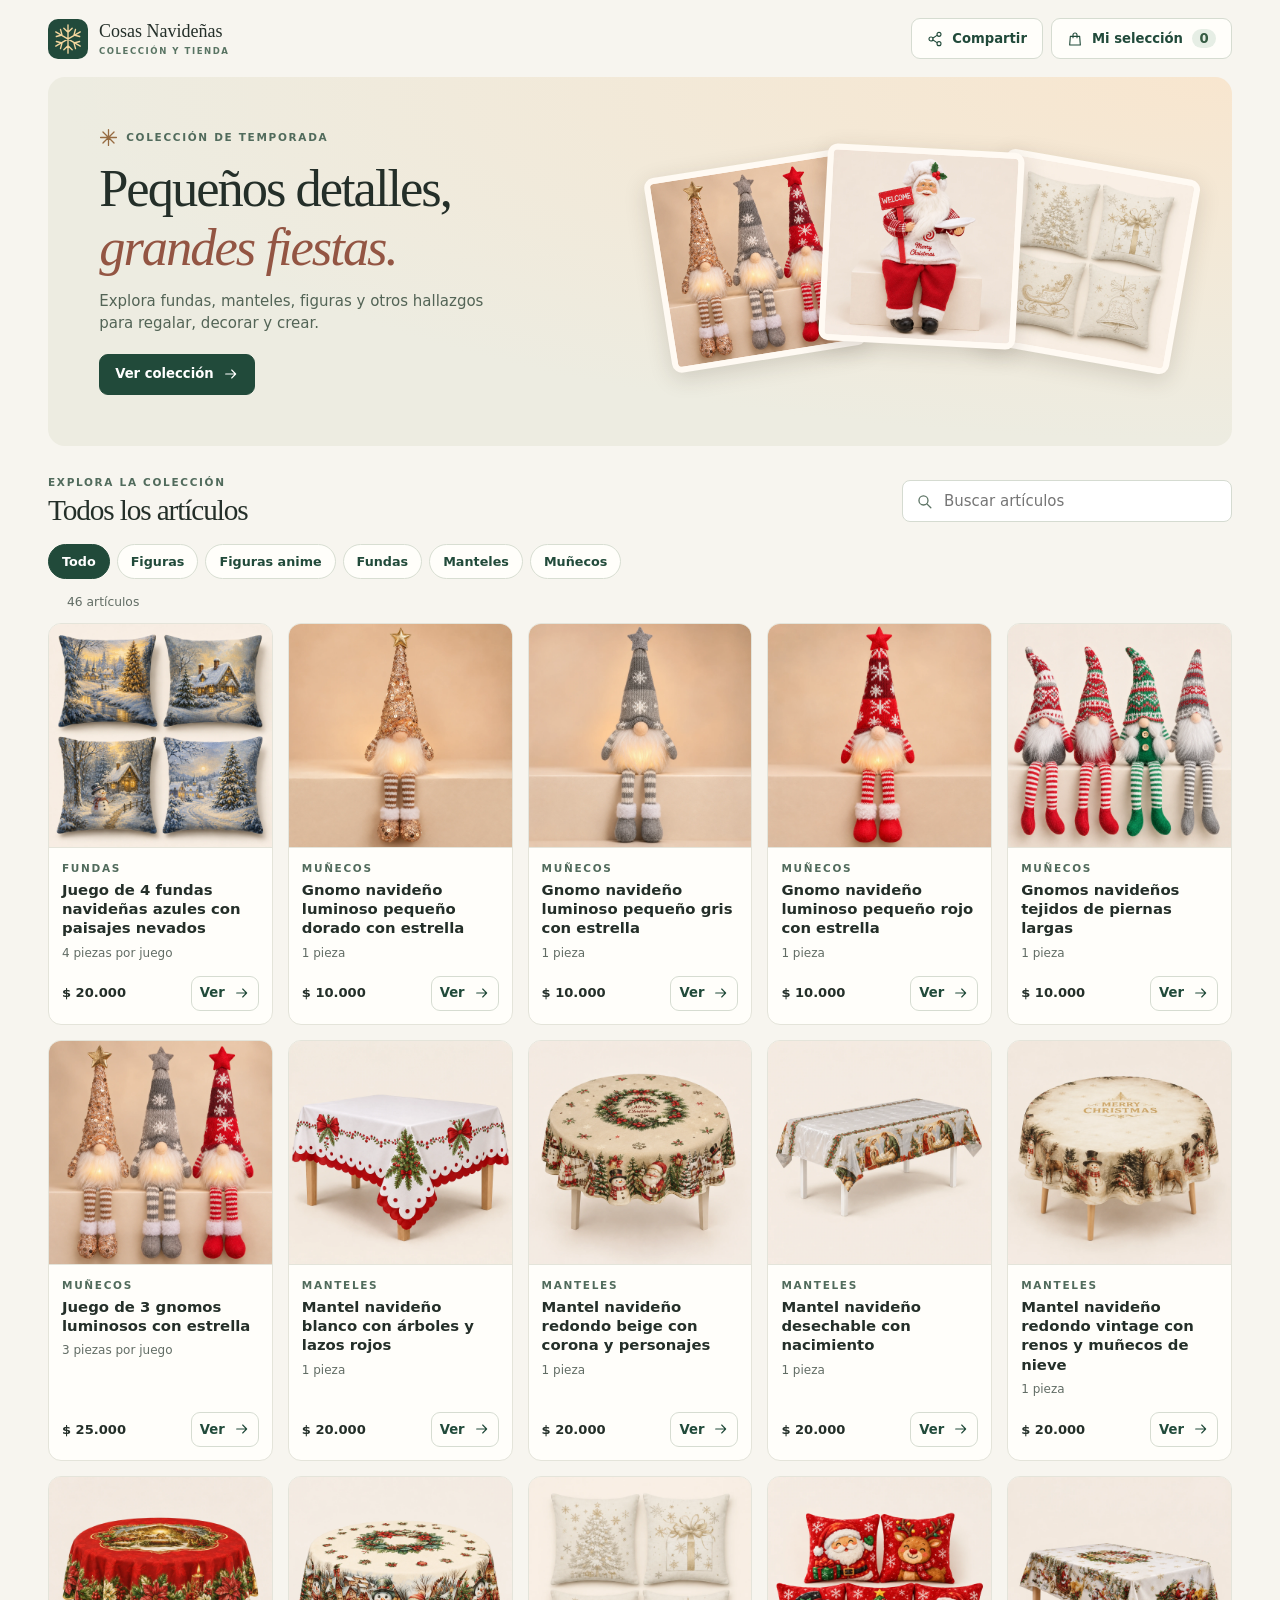
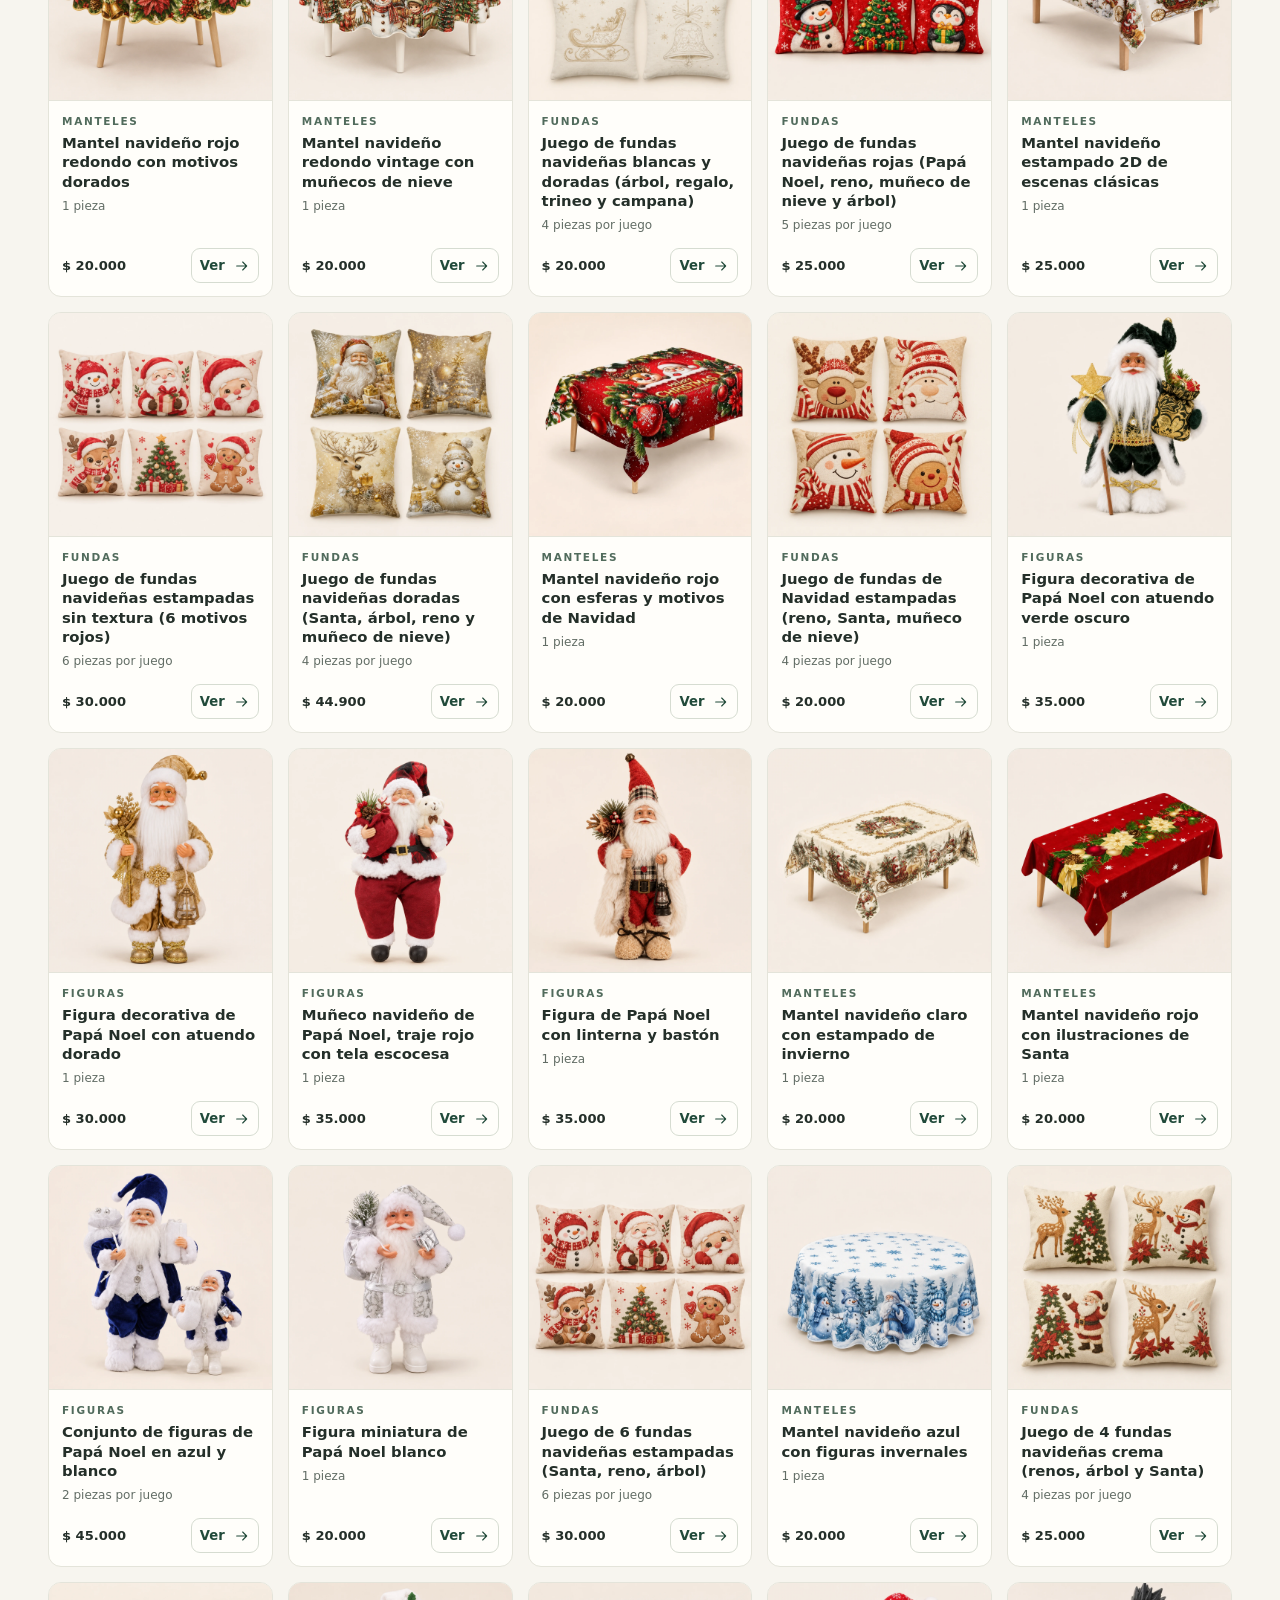
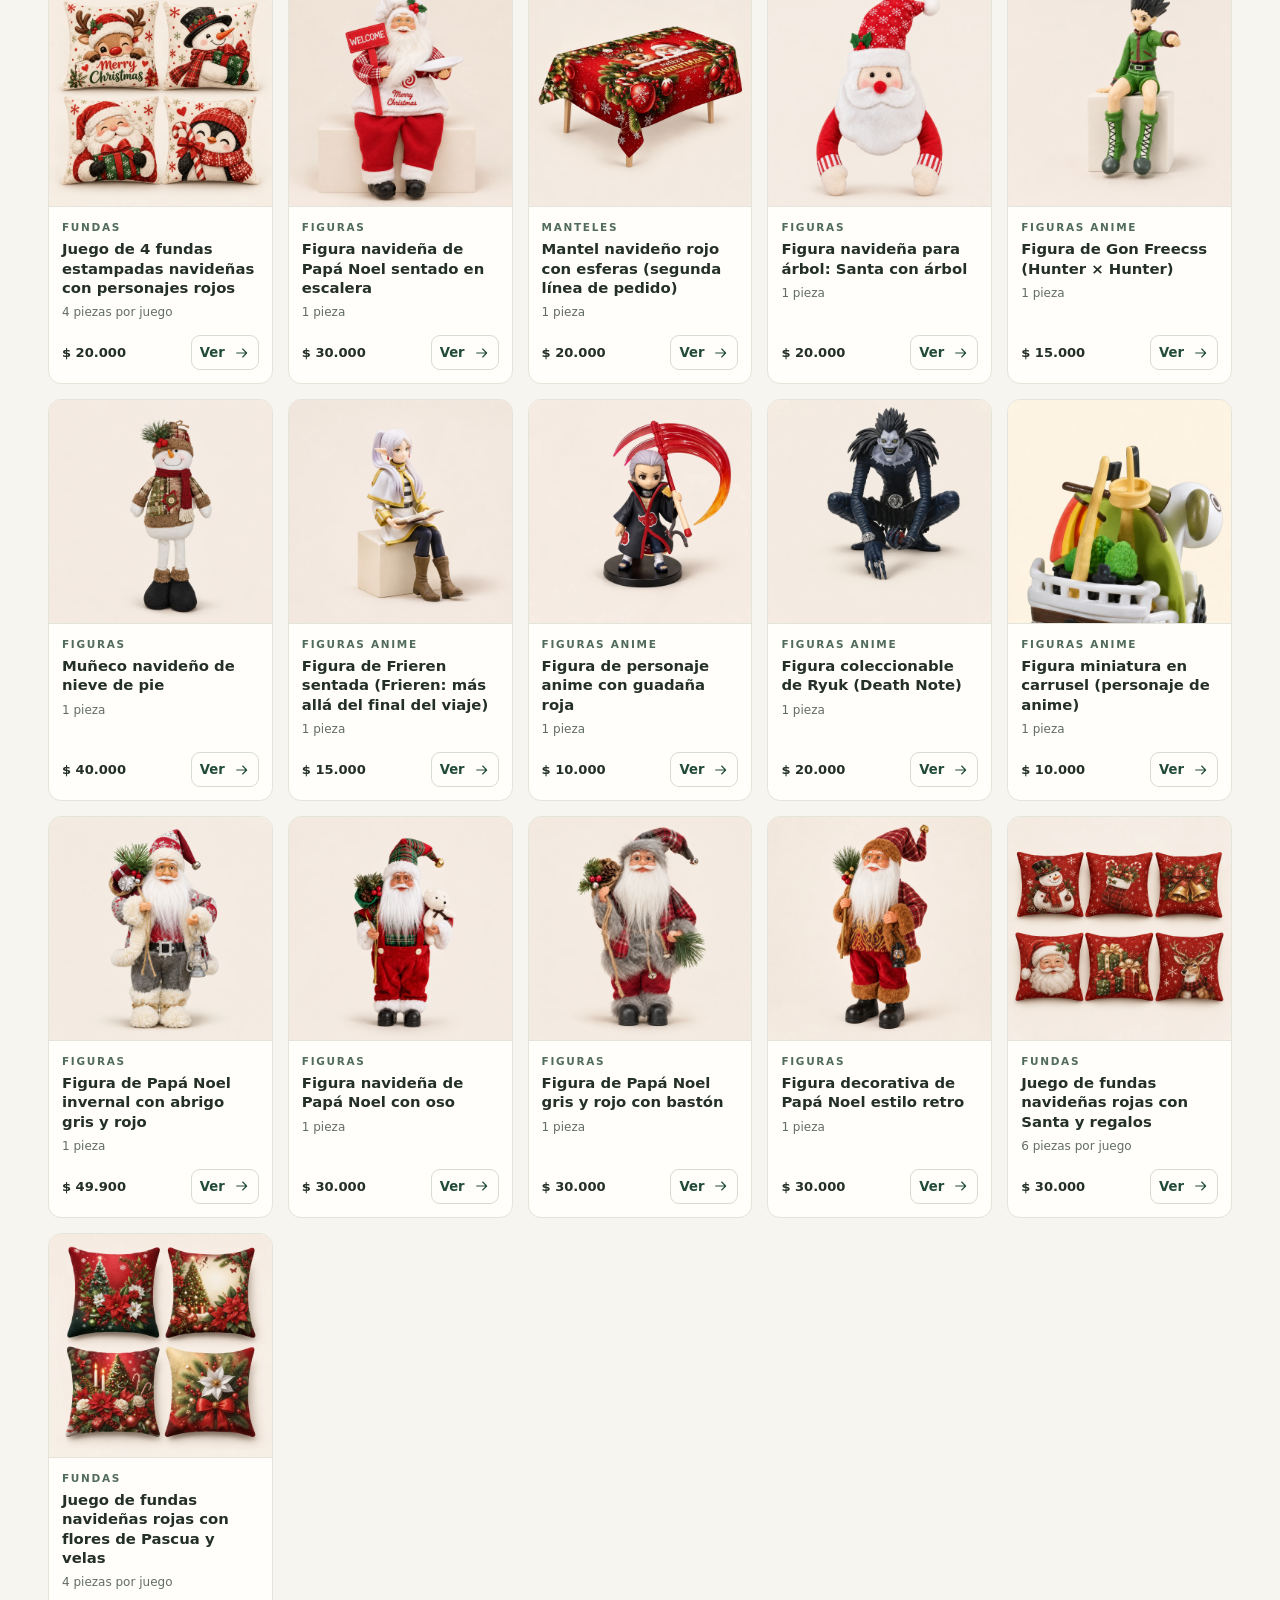
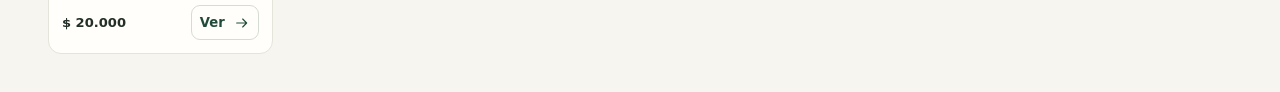
==== docs/index.html @ 5dec99e8 "Publicar catalogo compartible con GitHub Pages" ====
<!doctype html>
<html lang="es-CO">
<head>
  <meta charset="utf-8">
  <meta name="viewport" content="width=device-width, initial-scale=1">
  <meta name="description" content="Descubre nuestra colección navideña: muñecos, manteles, fundas y detalles para regalar. Precios en pesos colombianos.">
  <title>Cosas Navideñas</title>
  <link rel="icon" href="./marca.svg?v=0f8d4c109134" type="image/svg+xml">
  <link rel="stylesheet" href="./styles.css?v=88875d6a0263">
  <script>window.COSAS_NAVIDENAS = { publicCatalog: true };</script>
  <script src="./app.js?v=f81bf9aa9e2b" defer></script>
  <link rel="canonical" href="https://zhulgon.github.io/Ventas_Navidad/">
  <meta property="og:title" content="Cosas Navideñas · Catálogo">
  <meta property="og:description" content="Fotos, precios y detalles para decorar y regalar esta Navidad.">
  <meta property="og:type" content="website">
  <meta property="og:url" content="https://zhulgon.github.io/Ventas_Navidad/">
  <meta property="og:image" content="https://zhulgon.github.io/Ventas_Navidad/fotos/0a2d4cdf2a0428796007b6db98150fdab42162e68aa56020ed25ece57fb2fccf.webp">
</head>
<body>
  <a class="skip" href="#contenido">Ir al contenido</a>
  <div id="app"><p class="loading">Cargando Cosas Navideñas…</p></div>
  <dialog id="dialog" aria-labelledby="dialog-title"></dialog>
  <div id="notice" class="notice" role="status" aria-live="polite" hidden></div>
</body>
</html>
---- docs/styles.css ----
:root {
  color-scheme: light;
  --paper: #f7f5ef;
  --white: #fffefa;
  --ink: #242f29;
  --muted: #626d65;
  --pine: #214a3a;
  --deep: #17372c;
  --light-pine: #e9f0e9;
  --line: #e4e4da;
  --gold: #f1d09b;
  --serif: Georgia, 'Times New Roman', serif;
  --sans: 'Segoe UI', system-ui, sans-serif;
  font: 15px/1.5 var(--sans);
  color: var(--ink);
  background: var(--paper);
}
*, *::before, *::after { box-sizing: border-box; }
body { margin: 0; }
h1, h2, h3, p, dl, dd { margin: 0; }
h1, h2 { font-family: var(--serif); font-weight: 500; letter-spacing: -.038em; line-height: 1.13; }
h1 { font-size: clamp(2.4rem, 4.1vw, 3.45rem); }
h2 { font-size: 1.95rem; }
button, input, textarea, select { font: inherit; }
button { color: inherit; cursor: pointer; }
button:disabled { cursor: default; opacity: .48; }
a { color: inherit; text-decoration: none; }
img { display: block; max-width: 100%; }
[hidden] { display: none !important; }
:focus-visible { outline: 2px solid #a26333; outline-offset: 3px; }
.skip { position: fixed; top: 12px; left: 12px; z-index: 10; padding: 12px; background: white; transform: translateY(-150%); }
.skip:focus { transform: none; }
.visually-hidden { position: absolute; width: 1px; height: 1px; clip-path: inset(50%); overflow: hidden; white-space: nowrap; }
.muted, .loading { color: var(--muted); }
.loading { margin: 2rem; }
.eyebrow { font-size: .7rem; font-weight: 750; color: #516b5c; letter-spacing: .16em; line-height: 1.45; text-transform: uppercase; }
.button { display: inline-flex; align-items: center; justify-content: center; gap: 9px; border: 1px solid transparent; border-radius: 9px; min-height: 41px; padding: 8px 15px; font-size: .88rem; font-weight: 650; background: none; white-space: nowrap; }
.button svg { width: 16px; height: 16px; flex: none; }
.button.primary { background: var(--pine); color: white; border-color: var(--pine); }
.button.primary:hover:not(:disabled) { background: var(--deep); }
.button.outline { background: var(--white); border-color: #d6dcd1; color: var(--pine); }
.button.outline:hover:not(:disabled) { background: var(--light-pine); }
.button.light { background: #f9f2e3; color: var(--deep); }
.button.light:hover { background: #fffdf5; }
.button.translucent { color: #f9f4e6; border-color: #ffffff55; background: #ffffff0e; }
.button.translucent:hover { background: #ffffff24; }
.inline-link { display: inline-flex; align-items: center; gap: 6px; color: var(--pine); font-size: .85rem; font-weight: 680; }
.inline-link:hover, .text-button:hover:not(:disabled) { text-decoration: underline; text-underline-offset: 4px; }
.inline-link svg { width: 15px; }
.text-button { border: 0; padding: 7px 0; background: none; color: var(--pine); font-weight: 700; white-space: nowrap; }
.icon-button { display: inline-grid; place-items: center; width: 36px; height: 36px; border: 1px solid var(--line); border-radius: 8px; background: var(--white); flex: none; }
.icon-button:hover { background: var(--light-pine); }

.shell { display: grid; grid-template-columns: 237px minmax(0, 1fr); min-height: 100vh; }
.sidebar { position: sticky; top: 0; display: flex; flex-direction: column; height: 100vh; padding: 30px 19px 20px; background: #18382d; color: #fffdf3; }
.brand { display: inline-flex; align-items: center; gap: 11px; font-family: var(--serif); font-size: 1.2rem; line-height: 1.2; white-space: nowrap; }
.brand img { flex: none; }
.brand small { display: block; margin-top: 4px; font: 700 .57rem var(--sans); letter-spacing: .18em; color: #597463; }
.sidebar .brand small { color: #d2bd94; }
.sidebar-content { margin-top: 46px; }
.nav-label { margin: 0 9px 11px; color: #bdd1c2; font-size: .65rem; font-weight: 700; letter-spacing: .16em; }
.nav-label.second { margin-top: 31px; }
.sidebar nav { display: grid; gap: 4px; }
.sidebar nav a, .sidebar nav button { display: flex; align-items: center; gap: 11px; min-height: 44px; padding: 9px 10px; border: 1px solid transparent; border-radius: 9px; color: #edf1e7; background: none; text-align: left; font-size: .91rem; }
.sidebar nav svg { color: #bcd0bf; flex: none; }
.sidebar nav [aria-current] { background: #335547; border-color: #4a6658; font-weight: 680; color: #fffdf4; }
.sidebar nav [aria-current] svg { color: var(--gold); }
.sidebar nav :is(a, button):hover { background: #315143; }
.sidebar-footer { display: flex; align-items: center; gap: 11px; margin-top: auto; padding: 17px 9px 0; border-top: 1px solid #3a5749; font-weight: 600; font-size: .83rem; }
.sidebar-footer small { display: block; color: #b5c9bc; font-weight: 400; }
.online { width: 9px; height: 9px; border-radius: 50%; background: #95c9a2; box-shadow: 0 0 0 4px #95c9a226; }
.topbar { min-height: 69px; display: flex; justify-content: space-between; align-items: center; gap: 12px; padding: 12px clamp(22px, 3.1vw, 48px); background: #fcfbf7; border-bottom: 1px solid var(--line); color: var(--muted); font-size: .88rem; }
.topbar strong { color: var(--ink); }
.breadcrumb { margin: 0 10px; color: #829186; }
.main { width: 100%; max-width: 1500px; margin: auto; padding: 28px clamp(22px, 3.1vw, 48px) 45px; }
.hero { position: relative; isolation: isolate; min-height: 249px; overflow: hidden; border-radius: 17px; padding: clamp(24px, 3vw, 39px); background: linear-gradient(112deg, #17392f 14%, #28523f 90%); color: #fffaf0; }
.hero-art { position: absolute; z-index: -1; right: 0; top: 0; height: 100%; width: 54%; color: #edce92; opacity: .8; }
.hero-copy { position: relative; max-width: 510px; }
.hero-copy .eyebrow { display: flex; align-items: center; gap: 9px; color: var(--gold); }
.hero-copy .eyebrow span { width: 19px; height: 1px; background: var(--gold); }
.hero h1 { margin: 12px 0 9px; font-size: clamp(2.8rem, 4.3vw, 4.55rem); }
.hero-copy > p:not(.eyebrow) { color: #edf0e7; max-width: 345px; }
.hero-actions { display: flex; flex-wrap: wrap; gap: 10px; margin-top: 24px; }
.metrics { display: grid; grid-template-columns: repeat(4, minmax(0, 1fr)); gap: 14px; margin-block: 21px; }
.metric, .panel { background: var(--white); border: 1px solid var(--line); border-radius: 13px; box-shadow: 0 2px 3px #182b1d05; }
.metric { padding: 16px 17px 15px; }
.metric-icon { display: grid; place-items: center; width: 34px; height: 34px; border-radius: 8px; margin-bottom: 9px; }
.sage { background: #e8efe6; color: #365c43; }
.gold { background: #f6eedc; color: #775322; }
.pink { background: #f5e9e6; color: #804b40; }
.metric > p { color: var(--muted); font-weight: 650; font-size: .83rem; }
.metric > strong { display: block; font: 500 clamp(1.47rem, 2.48vw, 2.15rem)/1.2 var(--serif); letter-spacing: -.035em; margin-block: 4px; }
.metric > small { display: block; color: var(--muted); font-size: .75rem; }
.dashboard-grid { display: grid; grid-template-columns: 1fr 1.07fr; gap: 16px; }
.panel-head { display: flex; align-items: center; justify-content: space-between; gap: 10px; padding: 19px 21px 15px; }
.panel-head h2 { margin-top: 4px; }
.category-list { margin: 0; padding: 2px 21px 17px; list-style: none; }
.category-list button { display: grid; width: 100%; align-items: center; grid-template-columns: 103px 1fr 22px; gap: 10px; padding: 6px 0; border: 0; background: none; text-align: left; font-size: .86rem; }
.category-list button:hover span { text-decoration: underline; text-underline-offset: 4px; }
progress { width: 100%; height: 7px; border: 0; border-radius: 9px; background: #edf0e8; accent-color: #72917b; }
progress::-webkit-progress-bar { background: #edf0e8; border-radius: 9px; }
progress::-webkit-progress-value { background: #72917b; border-radius: 9px; }
progress::-moz-progress-bar { background: #72917b; border-radius: 9px; }
.category-list strong { justify-self: end; font-variant-numeric: tabular-nums; }
.review-list { margin: 0 21px; }
.review-list button { display: grid; grid-template-columns: 37px minmax(0, 1fr) 18px; align-items: center; gap: 10px; width: 100%; padding: 7px 0; border: 0; border-bottom: 1px solid #ecece4; background: none; text-align: left; }
.review-list button:hover strong { text-decoration: underline; }
.review-list strong { display: block; overflow: hidden; text-overflow: ellipsis; white-space: nowrap; font-size: .87rem; }
.review-list small { display: block; color: var(--muted); font-size: .72rem; }
.review-list svg { color: #668171; }
.review-link { margin: 13px 21px 15px; }
.thumb { width: 43px; height: 43px; object-fit: contain; border-radius: 7px; background: #f3f0e8; flex: none; }
.review-list .thumb { width: 37px; height: 37px; }
.photo-empty { display: grid; place-items: center; background: #edece2; color: #64756b; }
.badge { display: inline-flex; align-items: center; white-space: nowrap; border-radius: 99px; padding: 4px 9px; font-size: .73rem; font-weight: 700; }
.badge.amber { background: #f8eed7; color: #77541c; }
.badge.green { background: #e8f0e6; color: #3d6246; }
.badge.neutral { background: #eeeee8; color: #54625a; }

.page-heading { display: flex; align-items: end; justify-content: space-between; gap: 16px; margin: 5px 0 25px; }
.page-heading h1 { margin-block: 7px; }
.page-heading .muted { max-width: 66ch; }
.toolbar { display: flex; flex-wrap: wrap; gap: 10px; padding: 16px 18px 12px; }
.search { display: flex; align-items: center; gap: 10px; min-height: 42px; flex: 1 1 260px; padding: 0 12px; border: 1px solid #d5dbd1; border-radius: 8px; background: white; color: #5b7263; }
.search svg { flex: none; }
.search:focus-within { outline: 2px solid #a26333; outline-offset: 2px; }
.search input { width: 100%; min-width: 0; padding: 9px 0; border: 0; background: none; color: var(--ink); outline: none; }
.toolbar select, .field :is(input, select, textarea), .selection-list input { min-height: 42px; padding: 8px 10px; border: 1px solid #d5dbd1; border-radius: 8px; color: var(--ink); background: #fff; }
.results { color: var(--muted); padding: 3px 19px 11px; font-size: .82rem; }
.table-wrap { overflow: auto; }
table { border-collapse: collapse; width: 100%; font-size: .86rem; }
th, td { text-align: left; padding: 11px 13px; vertical-align: middle; }
th:first-child, td:first-child { padding-left: 19px; }
th { background: #f2f3ed; color: #526158; font-size: .75rem; white-space: nowrap; }
td { border-bottom: 1px solid #ebebe4; }
tbody tr:last-child td { border-bottom: 0; }
tbody tr:hover { background: #f9faf6; }
td small, .item-name small { display: block; color: var(--muted); font-size: .74rem; }
.inventory-panel td:nth-child(n+3) { white-space: nowrap; }
.item-name { display: flex; align-items: center; gap: 9px; min-width: 230px; padding: 0; text-align: left; border: 0; background: none; }
.item-name:hover strong { text-decoration: underline; }
.empty { padding: 23px 20px; color: var(--muted); }
.sales-metrics { grid-template-columns: repeat(3, minmax(0, 1fr)); }
.import-grid { display: grid; grid-template-columns: 1.4fr 1fr; gap: 16px; }
.import-panel, .import-guide { padding: 22px; }
.import-panel > p, .import-guide h2 { margin-top: 8px; }
.dropzone { display: grid; justify-items: center; gap: 10px; margin-top: 19px; padding: 24px 12px; border: 1px dashed #9ab2a0; border-radius: 10px; background: #f1f5ee; text-align: center; }
.dropzone svg { width: 26px; height: 26px; color: #52775d; }
.dropzone input { width: 100%; max-width: 260px; font-size: .83rem; }
.dropzone small { color: var(--muted); overflow-wrap: anywhere; }
.import-guide ol { padding-left: 21px; }
.import-guide li { margin-bottom: 8px; }
.import-preview { margin-top: 17px; }
.preview-badges { display: flex; flex-wrap: wrap; gap: 8px; margin: 0 21px 14px; }
.import-list { list-style: none; padding: 0; margin: 0; }
.import-list li { display: grid; grid-template-columns: 85px 1fr auto; align-items: center; gap: 10px; border-top: 1px solid var(--line); padding: 11px 21px; }
#import-error { margin-inline: 21px; }

.store { max-width: 1350px; margin: auto; padding: 0 clamp(16px, 4vw, 48px) 38px; }
.store-header, .preview-bar, .collection-heading { display: flex; align-items: center; justify-content: space-between; gap: 12px; }
.store-header { padding: 18px 0; }
.store-actions { display: flex; align-items: center; gap: 8px; }
@media (max-width: 600px) {
  .store-header { flex-wrap: wrap; }
  .store-actions { margin-left: auto; }
}
.preview-bar { justify-content: start; padding: 10px 13px; background: #ebf0e8; border: 1px solid #d8e2d8; border-radius: 10px; color: #405b4a; margin-bottom: 14px; font-size: .86rem; }
.preview-bar > svg { flex: none; }
.preview-bar > button { margin-left: auto; }
[data-bag-count] { min-width: 24px; border-radius: 99px; padding: 0 5px; background: #e6eee5; color: #365c43; text-align: center; }
.catalog-hero { position: relative; overflow: hidden; display: grid; grid-template-columns: minmax(300px, 1fr) .95fr; align-items: center; gap: 18px; border-radius: 17px; padding: clamp(22px, 4vw, 54px); background: radial-gradient(ellipse at 100% 0, #f8e6cf, transparent 70%), #edece1; }
.catalog-hero .eyebrow { display: flex; align-items: center; gap: 8px; }
.catalog-hero .eyebrow svg { color: #966b41; }
.catalog-hero h1 { margin: 12px 0; font-size: clamp(2.5rem, 4.1vw, 4.7rem); }
.catalog-hero em { color: #935543; font-weight: 400; }
.catalog-hero p:not(.eyebrow) { max-width: 44ch; color: #536456; }
.catalog-hero .button { margin-top: 19px; }
.featured { display: flex; align-items: center; justify-content: center; padding: 20px 0; }
.featured img { width: 38%; aspect-ratio: 1; object-fit: contain; background: #fffaf3; border: 6px solid #fffaf3; border-radius: 10px; box-shadow: 0 6px 22px #392f242b; transform: rotate(-9deg); }
.featured img:nth-child(2) { z-index: 1; margin: 0 -6%; transform: translateY(-15px) rotate(3deg); }
.featured img:nth-child(3) { transform: rotate(10deg); }
.catalog-collection { margin-top: 29px; scroll-margin-top: 15px; }
.collection-heading h2 { margin-top: 4px; }
.collection-heading .search { flex: 0 1 330px; }
.chips { display: flex; flex-wrap: wrap; gap: 7px; margin: 17px 0 11px; }
.chip { border: 1px solid #d8ded2; border-radius: 99px; padding: 7px 13px; background: #fffefa; color: var(--pine); font-size: .85rem; font-weight: 650; }
.chip[aria-pressed="true"] { border-color: var(--pine); color: white; background: var(--pine); }
.catalog-grid { display: grid; grid-template-columns: repeat(auto-fill, minmax(198px, 1fr)); gap: 15px; }
.product-card { min-width: 0; display: flex; flex-direction: column; border-radius: 13px; border: 1px solid var(--line); overflow: hidden; background: var(--white); }
.product-image { position: relative; width: 100%; aspect-ratio: 1.15; border: 0; border-bottom: 1px solid var(--line); background: #f1eee5; padding: 0; }
.product-image :is(img, .photo-empty) { width: 100%; height: 100%; object-fit: contain; }
.product-image .badge { position: absolute; top: 8px; right: 8px; background: var(--white); }
.product-copy { display: flex; flex: 1; flex-direction: column; align-items: start; gap: 5px; padding: 13px; }
.product-copy h3 { font-size: .99rem; line-height: 1.3; }
.product-copy h3 button { text-align: left; border: 0; padding: 0; font-weight: 700; line-height: inherit; background: none; }
.product-copy h3 button:hover { text-decoration: underline; }
.product-copy > p:not(.eyebrow) { color: var(--muted); font-size: .8rem; }
.product-foot { display: flex; align-items: center; justify-content: space-between; width: 100%; gap: 7px; padding-top: 9px; margin-top: auto; font-size: .87rem; }
.product-foot .button { min-height: 35px; padding: 5px 8px; }

dialog { width: min(650px, calc(100% - 28px)); max-height: calc(100dvh - 28px); padding: 22px; border: 1px solid #d1d9cf; border-radius: 15px; color: var(--ink); background: var(--white); box-shadow: 0 20px 72px #101e1680; }
dialog::backdrop { background: #132c22a6; }
.dialog-head { display: flex; justify-content: space-between; align-items: start; gap: 11px; margin-bottom: 17px; }
.dialog-head h2 { margin-top: 5px; }
.field { display: grid; align-content: start; gap: 4px; margin-bottom: 12px; min-width: 0; font-size: .87rem; }
.field > span { font-weight: 650; }
.field :is(input, select, textarea) { width: 100%; min-width: 0; }
.field input:read-only { background: #f2f3ee; }
.field small, .form-help { color: var(--muted); font-size: .79rem; }
.form-help { margin: -5px 0 12px; }
.field-grid { display: grid; grid-template-columns: 1fr 1fr; gap: 12px; }
.edit-photo { display: flex; align-items: start; gap: 11px; margin-bottom: 2px; }
.edit-photo .thumb { width: 63px; height: 63px; }
.edit-photo .field { flex: 1; }
.checkbox { display: flex; gap: 8px; align-items: start; padding: 9px 10px; border-radius: 8px; background: var(--light-pine); }
.checkbox small { display: block; color: var(--muted); }
.checkbox input { margin-top: 5px; accent-color: var(--pine); }
.form-actions { display: flex; flex-wrap: wrap; justify-content: flex-end; gap: 8px; margin-top: 12px; }
.form-error { color: #a02e28; font-size: .9rem; margin: 10px 0; }
.form-error:empty { margin: 0 0 10px; }
#settings-form > p:first-child { margin-bottom: 12px; }
.detail { display: grid; grid-template-columns: minmax(0, 1fr) minmax(0, .95fr); gap: 16px; }
.detail-photo { width: 100%; aspect-ratio: 1; object-fit: contain; border-radius: 11px; background: #f3efe6; }
.photo-caption { color: var(--muted); font-size: .78rem; }
.detail-info dl { margin-block: 10px; font-size: .89rem; }
.detail-info dt { font-weight: 650; }
.detail-info dd { color: var(--muted); margin-bottom: 6px; }
.detail-price { font: 1.5rem var(--serif); margin-bottom: 10px; }
.detail-info .text-button { display: block; }
.selection-list > div { display: grid; grid-template-columns: auto minmax(0, 1fr) 58px auto; gap: 8px; align-items: center; padding: 9px 0; border-bottom: 1px solid var(--line); }
.selection-list small { display: block; color: var(--muted); }
.selection-list input { width: 100%; padding-inline: 4px; }
.selection-total { display: flex; justify-content: space-between; align-items: baseline; gap: 12px; margin-block: 13px; }
.selection-total strong { font: 1.5rem var(--serif); }
.notice { position: fixed; z-index: 5; bottom: 20px; right: 20px; max-width: calc(100% - 40px); padding: 12px 17px; border: 1px solid #547664; border-radius: 10px; background: var(--deep); color: white; box-shadow: 0 5px 20px #193b2c42; }

@media (max-width: 1050px) {
  .shell { grid-template-columns: 196px minmax(0, 1fr); }
  .sidebar { padding-inline: 12px; }
  .hero-art { right: -60px; width: 58%; }
  .metrics { grid-template-columns: repeat(2, minmax(0, 1fr)); }
  .sales-metrics { grid-template-columns: repeat(3, minmax(0, 1fr)); }
  .dashboard-grid { grid-template-columns: 1fr; }
}
@media (max-width: 720px) {
  .shell { display: block; }
  .sidebar { position: static; height: auto; padding: 12px 14px; }
  .sidebar-content { margin-top: 10px; display: flex; flex-wrap: wrap; gap: 3px 8px; }
  .sidebar nav { display: flex; flex-wrap: wrap; gap: 3px; }
  .sidebar nav a, .sidebar nav button { min-height: 37px; padding: 6px; font-size: .81rem; gap: 5px; }
  .sidebar nav svg { width: 16px; height: 16px; }
  .nav-label, .sidebar-footer { display: none; }
  .topbar { min-height: 55px; padding-inline: 14px; }
  .topbar .button { min-height: 33px; padding-inline: 8px; font-size: .78rem; }
  .main { padding: 16px 14px 30px; }
  .hero { min-height: 0; }
  .hero-art { right: -45px; width: 70%; opacity: .31; }
  .page-heading { flex-wrap: wrap; align-items: start; }
  .import-grid, .catalog-hero { grid-template-columns: 1fr; }
  .featured { max-width: 420px; padding-bottom: 0; }
}
@media (max-width: 430px) {
  .button { white-space: normal; }
  .hero h1 { font-size: 2.55rem; }
  .metrics { gap: 8px; }
  .metric { padding: 12px; }
  .sales-metrics { grid-template-columns: 1fr; }
  .collection-heading { flex-wrap: wrap; }
  .collection-heading .search { flex: 1 1 100%; }
  .catalog-grid { grid-template-columns: repeat(2, minmax(0, 1fr)); gap: 8px; }
  .product-copy { padding: 10px; }
  .product-foot { flex-wrap: wrap; }
  .detail { grid-template-columns: 1fr; }
  .detail-photo { max-height: 270px; }
  .import-list li { grid-template-columns: 1fr auto; }
  .import-list li > span:nth-child(2) { grid-row: 2; grid-column: 1 / -1; }
}
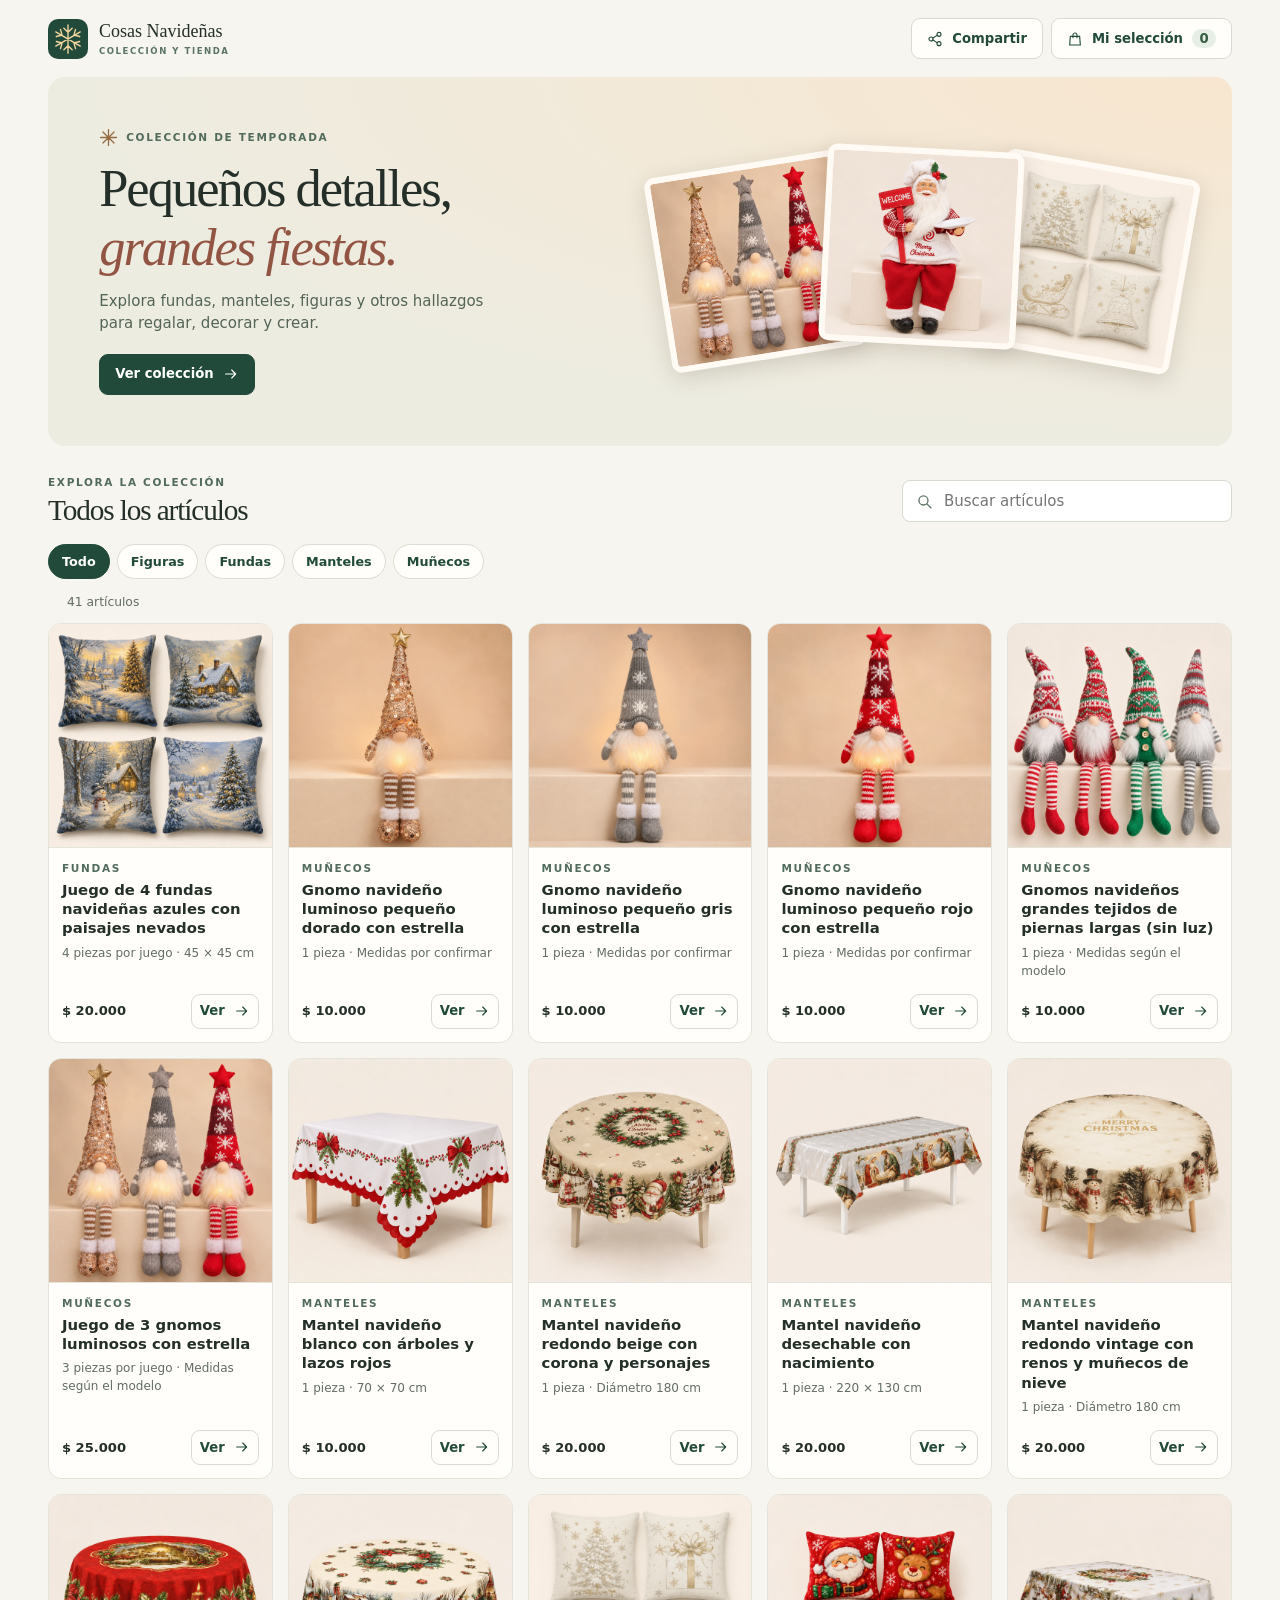
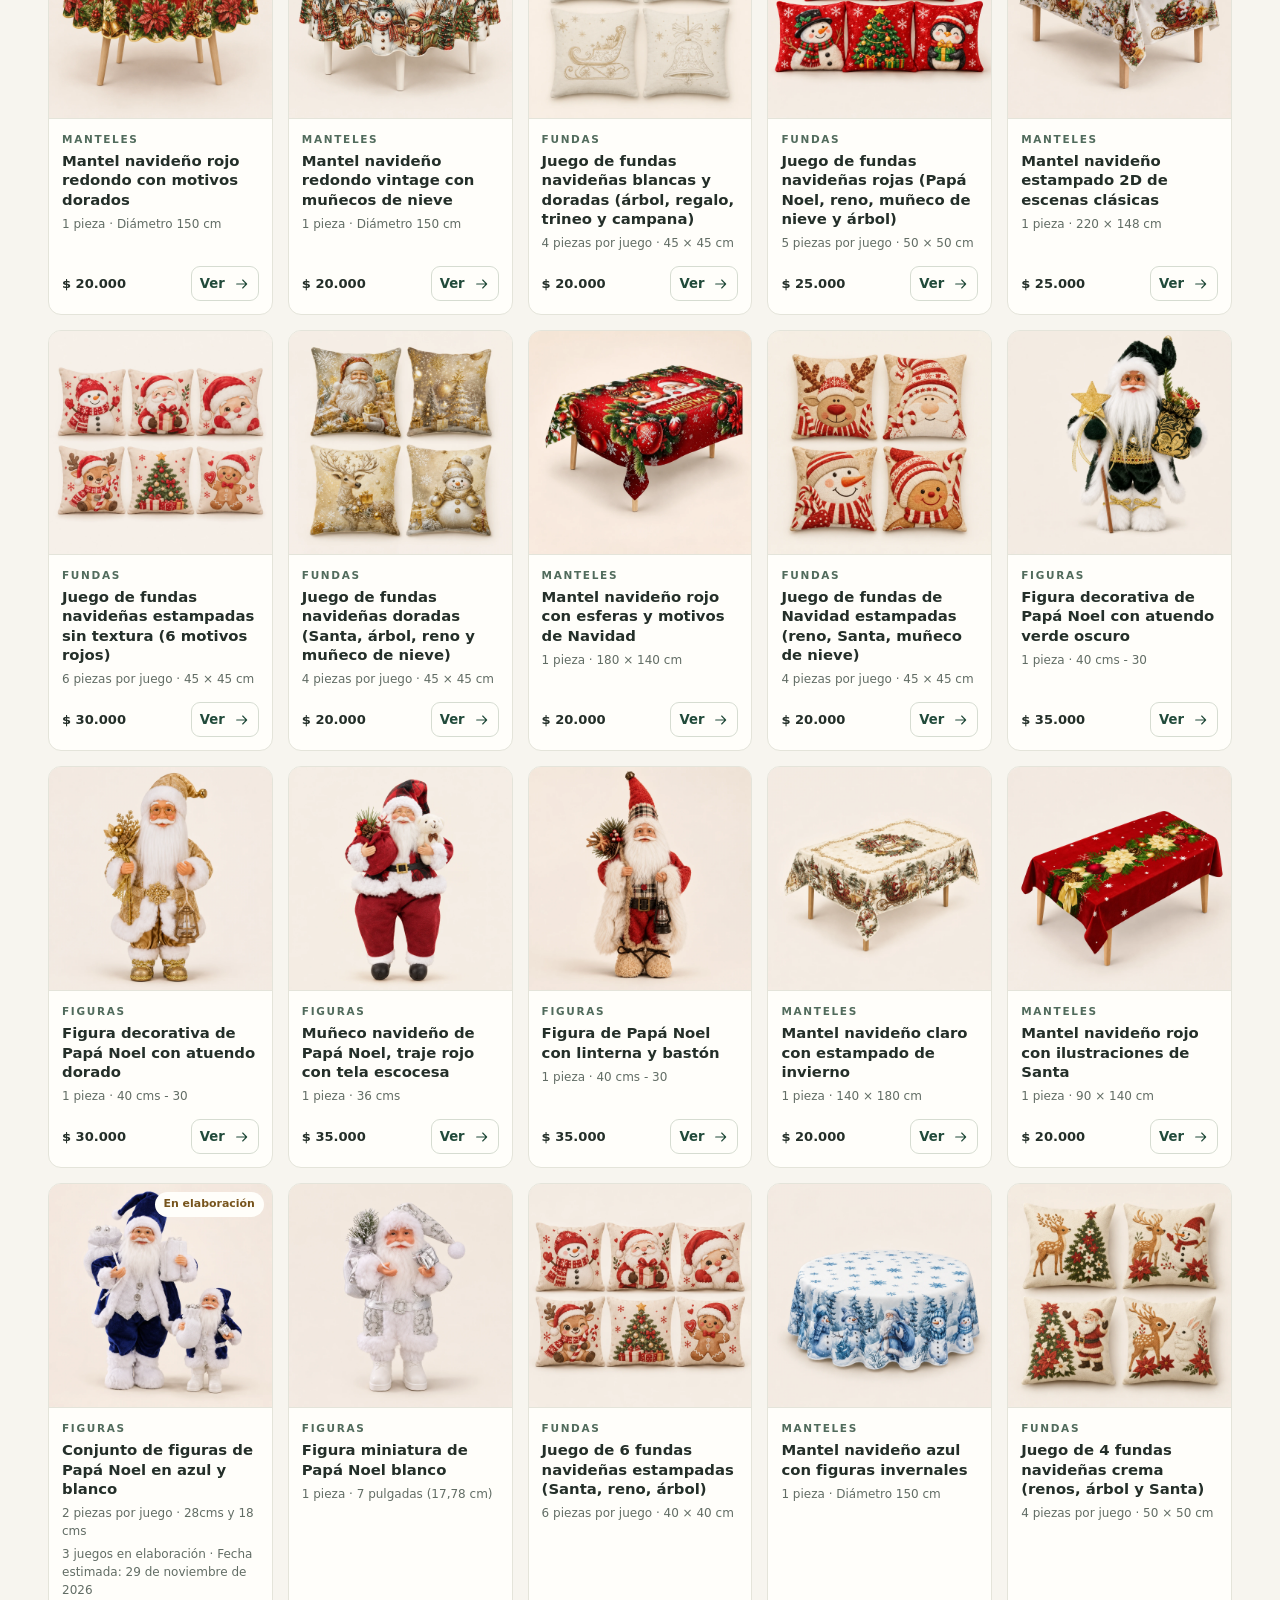
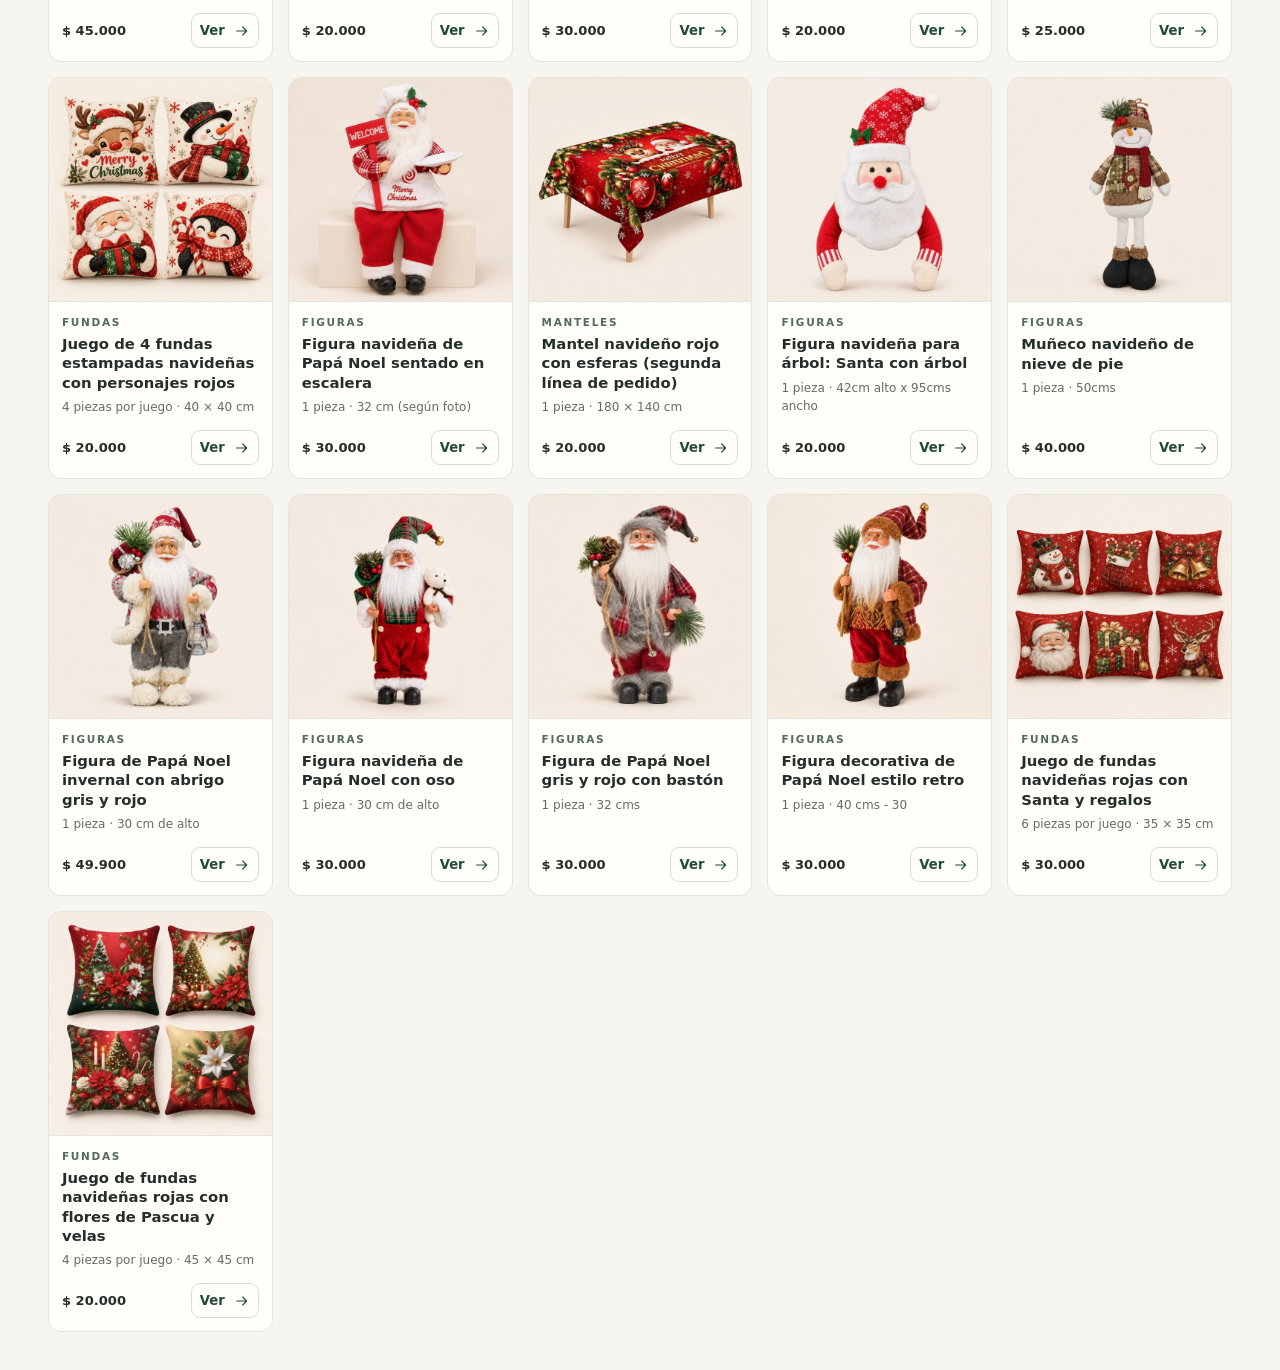
==== commit 47449444: "Corregir mantel y mostrar conjunto azul en elaboracion" ====
--- a/docs/index.html
+++ b/docs/index.html
@@ -6,9 +6,9 @@
   <meta name="description" content="Descubre nuestra colección navideña: muñecos, manteles, fundas y detalles para regalar. Precios en pesos colombianos.">
   <title>Cosas Navideñas</title>
   <link rel="icon" href="./marca.svg?v=0f8d4c109134" type="image/svg+xml">
-  <link rel="stylesheet" href="./styles.css?v=88875d6a0263">
+  <link rel="stylesheet" href="./styles.css?v=6b92cb7b1030">
   <script>window.COSAS_NAVIDENAS = { publicCatalog: true };</script>
-  <script src="./app.js?v=f81bf9aa9e2b" defer></script>
+  <script src="./app.js?v=6534b951f96f" defer></script>
   <link rel="canonical" href="https://zhulgon.github.io/Ventas_Navidad/">
   <meta property="og:title" content="Cosas Navideñas · Catálogo">
   <meta property="og:description" content="Fotos, precios y detalles para decorar y regalar esta Navidad.">
--- a/docs/styles.css
+++ b/docs/styles.css
@@ -195,6 +195,7 @@
 .product-copy h3 button { text-align: left; border: 0; padding: 0; font-weight: 700; line-height: inherit; background: none; }
 .product-copy h3 button:hover { text-decoration: underline; }
 .product-copy > p:not(.eyebrow) { color: var(--muted); font-size: .8rem; }
+.product-copy > .availability-note, .detail-info .availability-note { color: #77541c; line-height: 1.5; }
 .product-foot { display: flex; align-items: center; justify-content: space-between; width: 100%; gap: 7px; padding-top: 9px; margin-top: auto; font-size: .87rem; }
 .product-foot .button { min-height: 35px; padding: 5px 8px; }
 
@@ -232,6 +233,12 @@
 .selection-list input { width: 100%; padding-inline: 4px; }
 .selection-total { display: flex; justify-content: space-between; align-items: baseline; gap: 12px; margin-block: 13px; }
 .selection-total strong { font: 1.5rem var(--serif); }
+.order-intro { margin-bottom: 15px; font-size: .91rem; }
+.order-copy-status { padding: 10px 12px; border-radius: 8px; background: var(--light-pine); font-size: .85rem; }
+.order-copy-status:empty { display: none; }
+.order-help { margin-top: 14px; color: var(--muted); font-size: .79rem; }
+.order-help a { text-decoration: underline; text-underline-offset: 3px; }
+#instagram-order-text { resize: vertical; font-size: .87rem; line-height: 1.55; }
 .notice { position: fixed; z-index: 5; bottom: 20px; right: 20px; max-width: calc(100% - 40px); padding: 12px 17px; border: 1px solid #547664; border-radius: 10px; background: var(--deep); color: white; box-shadow: 0 5px 20px #193b2c42; }
 
 @media (max-width: 1050px) {
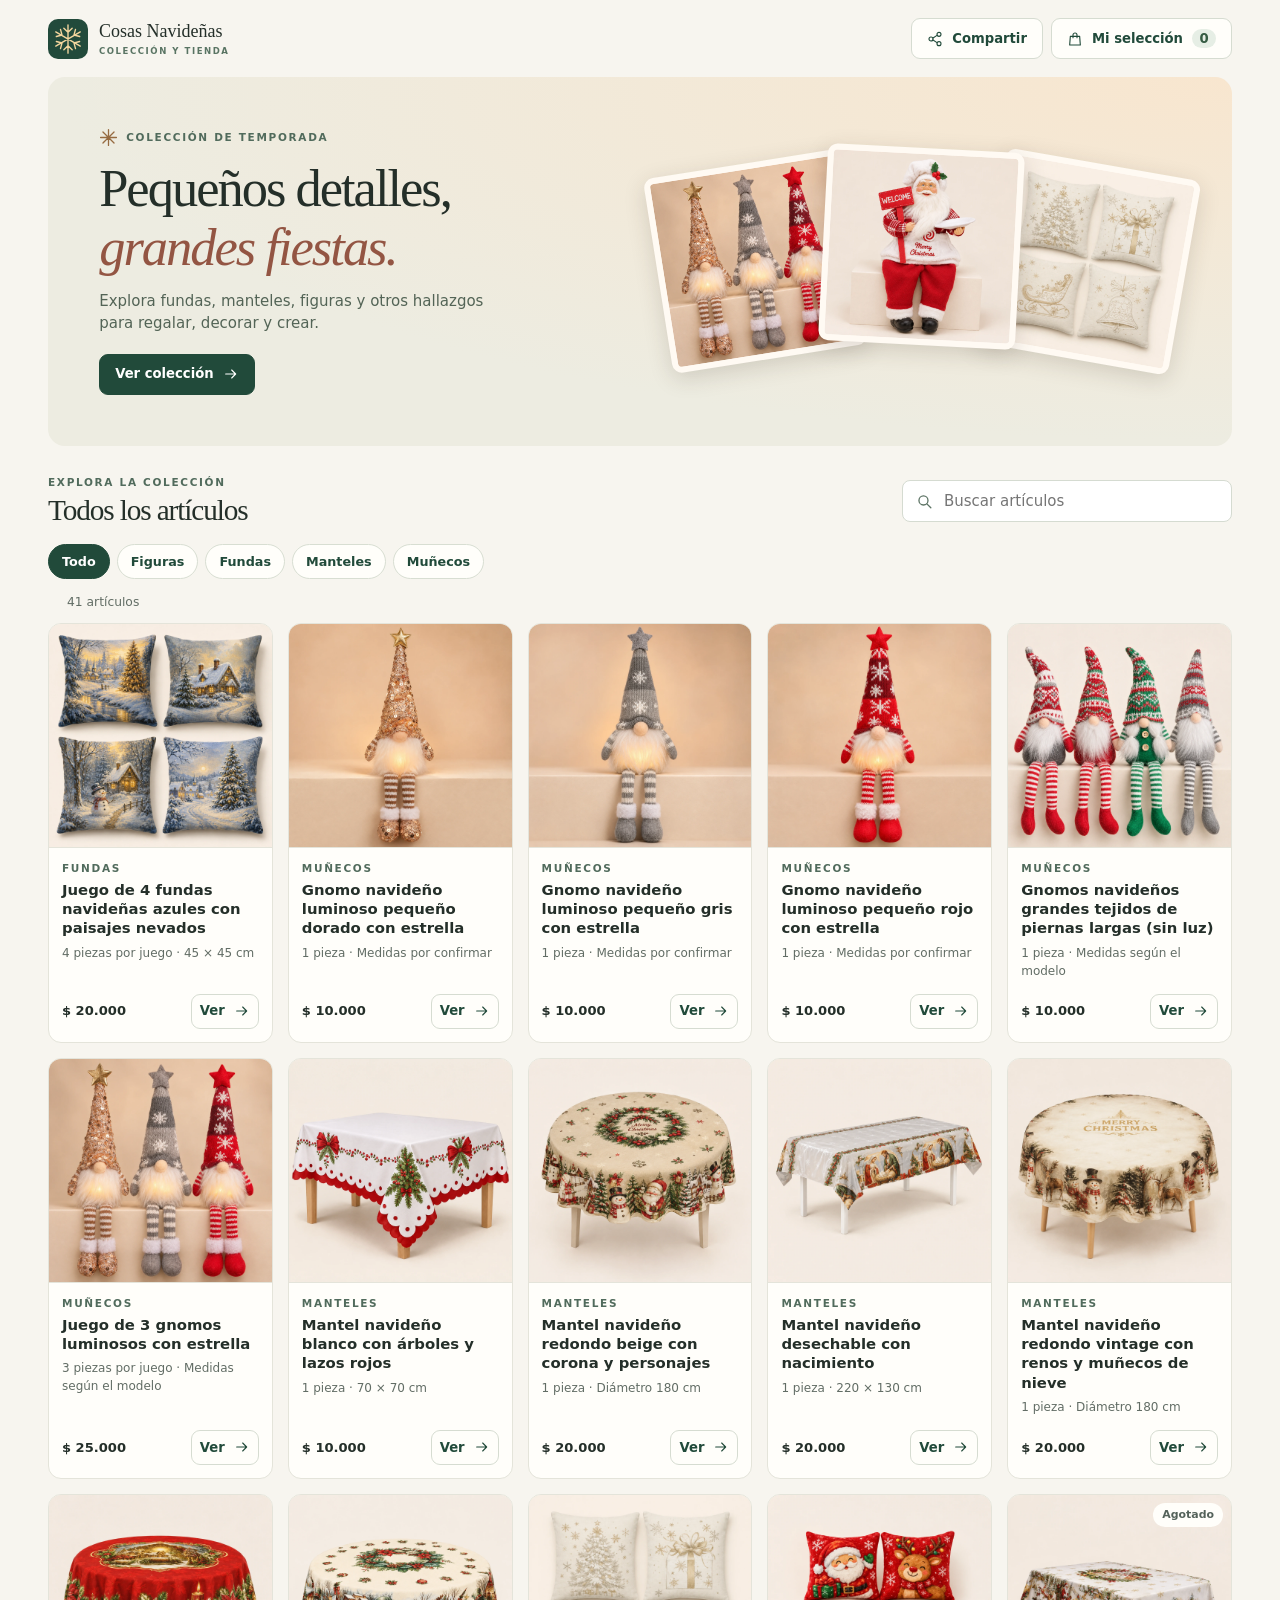
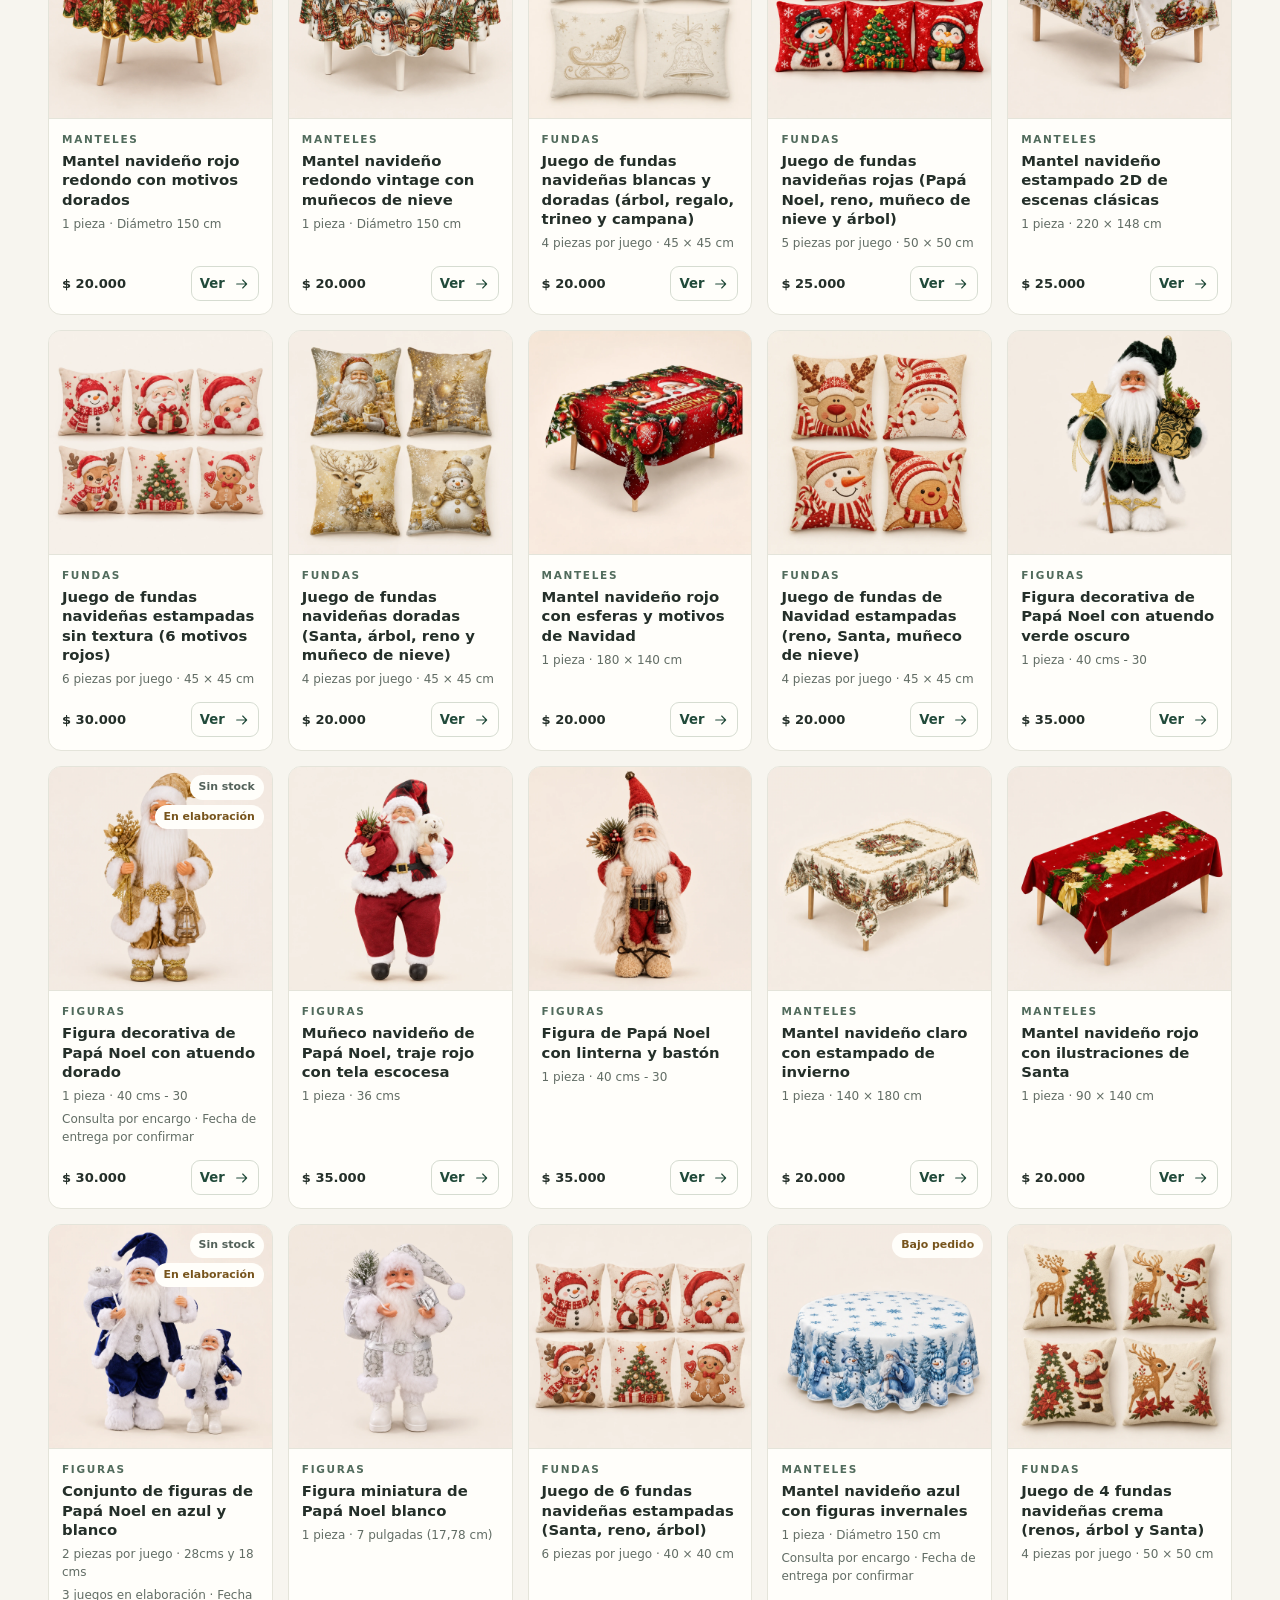
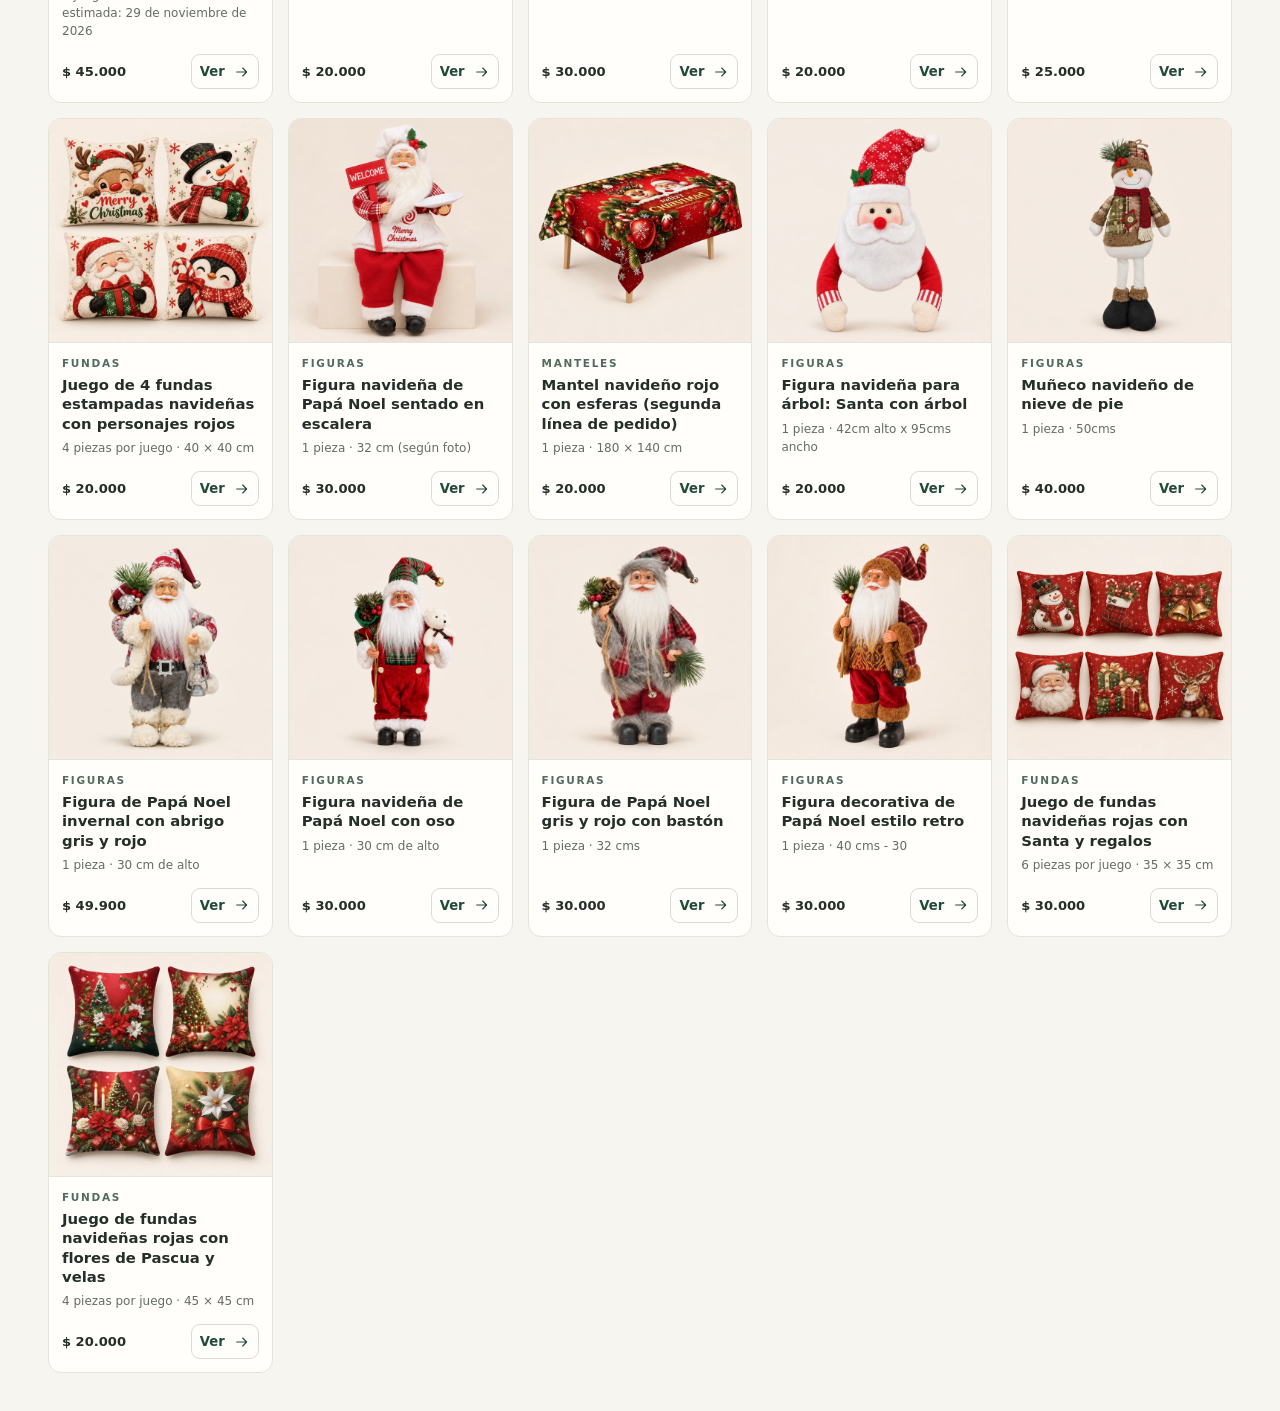
==== commit a365d96f: "Mostrar Sin stock junto a En elaboracion en el catalogo" ====
--- a/docs/index.html
+++ b/docs/index.html
@@ -6,9 +6,9 @@
   <meta name="description" content="Descubre nuestra colección navideña: muñecos, manteles, fundas y detalles para regalar. Precios en pesos colombianos.">
   <title>Cosas Navideñas</title>
   <link rel="icon" href="./marca.svg?v=0f8d4c109134" type="image/svg+xml">
-  <link rel="stylesheet" href="./styles.css?v=6b92cb7b1030">
+  <link rel="stylesheet" href="./styles.css?v=3c9a8cce9d69">
   <script>window.COSAS_NAVIDENAS = { publicCatalog: true };</script>
-  <script src="./app.js?v=6534b951f96f" defer></script>
+  <script src="./app.js?v=cdc12915b86f" defer></script>
   <link rel="canonical" href="https://zhulgon.github.io/Ventas_Navidad/">
   <meta property="og:title" content="Cosas Navideñas · Catálogo">
   <meta property="og:description" content="Fotos, precios y detalles para decorar y regalar esta Navidad.">
--- a/docs/styles.css
+++ b/docs/styles.css
@@ -189,7 +189,8 @@
 .product-card { min-width: 0; display: flex; flex-direction: column; border-radius: 13px; border: 1px solid var(--line); overflow: hidden; background: var(--white); }
 .product-image { position: relative; width: 100%; aspect-ratio: 1.15; border: 0; border-bottom: 1px solid var(--line); background: #f1eee5; padding: 0; }
 .product-image :is(img, .photo-empty) { width: 100%; height: 100%; object-fit: contain; }
-.product-image .badge { position: absolute; top: 8px; right: 8px; background: var(--white); }
+.product-badges { position: absolute; top: 8px; right: 8px; display: flex; flex-direction: column; align-items: flex-end; gap: 5px; }
+.product-image .badge { background: var(--white); }
 .product-copy { display: flex; flex: 1; flex-direction: column; align-items: start; gap: 5px; padding: 13px; }
 .product-copy h3 { font-size: .99rem; line-height: 1.3; }
 .product-copy h3 button { text-align: left; border: 0; padding: 0; font-weight: 700; line-height: inherit; background: none; }
